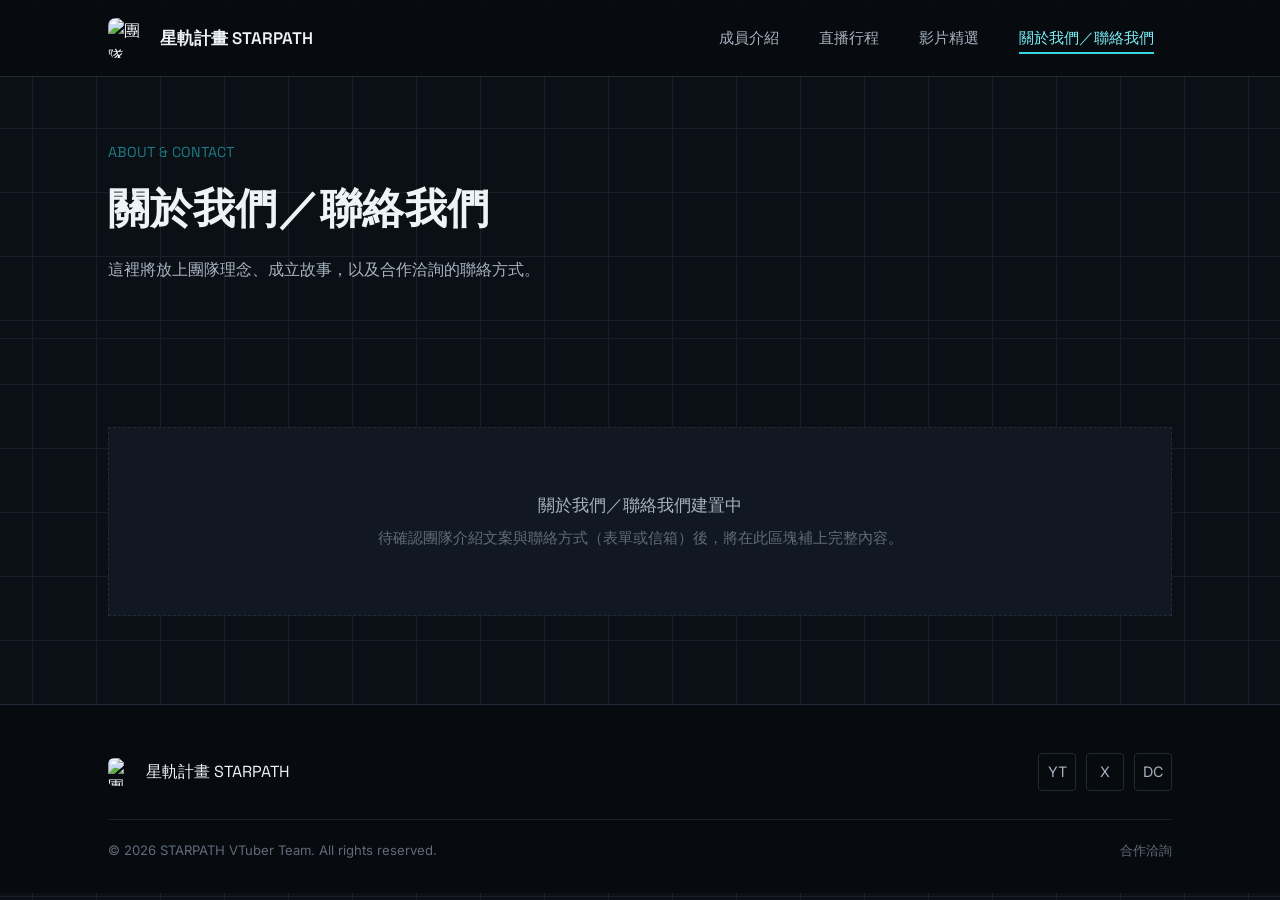
==== about.html @ cddc18c8 "Add files via upload 上傳網站" ====
<!DOCTYPE html>
<html lang="zh-Hant">
<head>
<meta charset="UTF-8">
<meta name="viewport" content="width=device-width, initial-scale=1.0">
<title>關於我們 | 星軌計畫 STARPATH</title>
<link rel="stylesheet" href="style.css">
</head>
<body>

<header class="site-header">
  <div class="container nav">
    <a href="index.html" class="nav-logo">
      <img src="https://placehold.co/80x80/121821/35d6e0?text=LOGO" alt="團隊 Logo">
      <span class="nav-logo-text">星軌計畫 STARPATH</span>
    </a>
    <button class="nav-toggle" aria-label="開啟選單" aria-expanded="false" id="navToggle">☰</button>
    <nav class="nav-links" id="navLinks">
      <a href="members.html">成員介紹</a>
      <a href="schedule.html">直播行程</a>
      <a href="videos.html">影片精選</a>
      <a href="about.html" class="active">關於我們／聯絡我們</a>
    </nav>
  </div>
</header>

<div class="page-hero">
  <div class="container">
    <span class="section-num">ABOUT &amp; CONTACT</span>
    <h1>關於我們／聯絡我們</h1>
    <p>這裡將放上團隊理念、成立故事，以及合作洽詢的聯絡方式。</p>
  </div>
</div>

<section>
  <div class="container">
    <div class="placeholder-block">
      <strong>關於我們／聯絡我們建置中</strong>
      待確認團隊介紹文案與聯絡方式（表單或信箱）後，將在此區塊補上完整內容。
    </div>
  </div>
</section>

<footer class="site-footer">
  <div class="container">
    <div class="footer-top">
      <div class="footer-brand">
        <img src="https://placehold.co/80x80/121821/35d6e0?text=LOGO" alt="團隊 Logo">
        星軌計畫 STARPATH
      </div>
      <div class="footer-social">
        <a href="#" aria-label="YouTube">YT</a>
        <a href="#" aria-label="X / Twitter">X</a>
        <a href="#" aria-label="Discord">DC</a>
      </div>
    </div>
    <div class="footer-bottom">
      <span>© 2026 STARPATH VTuber Team. All rights reserved.</span>
      <a href="about.html">合作洽詢</a>
    </div>
  </div>
</footer>

<script>
  const navToggle = document.getElementById('navToggle');
  const navLinks = document.getElementById('navLinks');
  navToggle.addEventListener('click', () => {
    const open = navLinks.classList.toggle('open');
    navToggle.setAttribute('aria-expanded', open);
  });
</script>
</body>
</html>
---- style.css ----
/* ===================================================================
   VTuber 團隊網站 — 共用樣式
   色彩系統：深空背景 + 電光青藍強調色
   =================================================================== */

@import url('https://fonts.googleapis.com/css2?family=Space+Grotesk:wght@400;500;600;700&family=Inter:wght@400;500;600&display=swap');

:root {
  /* 色彩 */
  --bg-void:      #070a0f;   /* 最底層背景 */
  --bg-primary:   #0b0f16;   /* 主背景 */
  --bg-elevated:  #121821;   /* 卡片/區塊背景 */
  --bg-elevated-2:#182130;   /* 再上一層（hover等）*/
  --line:         #212b38;   /* 分隔線 */
  --line-soft:    #171f2a;

  --text-hi:      #eef3f7;   /* 主要文字 */
  --text-mid:     #a7b3c0;   /* 次要文字 */
  --text-low:     #5f6c7a;   /* 弱化文字 */

  --cyan:         #35d6e0;   /* 主強調色：電光青 */
  --cyan-bright:  #7bf0f7;
  --cyan-dim:     #1c7a82;
  --cyan-wash:    rgba(53, 214, 224, 0.08);

  /* 字體 */
  --font-display: 'Space Grotesk', sans-serif;
  --font-body:    'Inter', sans-serif;

  --content-width: 1120px;
}

* { box-sizing: border-box; }

html {
  scroll-behavior: smooth;
}

body {
  margin: 0;
  background: var(--bg-primary);
  color: var(--text-hi);
  font-family: var(--font-body);
  line-height: 1.6;
  -webkit-font-smoothing: antialiased;
}

/* 背景紋理：極淡的格線感，暗示訊號/座標系統 */
body {
  background-image:
    linear-gradient(var(--line-soft) 1px, transparent 1px),
    linear-gradient(90deg, var(--line-soft) 1px, transparent 1px);
  background-size: 64px 64px;
  background-position: center top;
}

a { color: inherit; text-decoration: none; }
img { max-width: 100%; display: block; }

h1, h2, h3, h4 {
  font-family: var(--font-display);
  font-weight: 600;
  margin: 0;
  letter-spacing: 0.01em;
}

.container {
  max-width: var(--content-width);
  margin: 0 auto;
  padding: 0 28px;
}

/* focus visibility */
a:focus-visible, button:focus-visible {
  outline: 2px solid var(--cyan);
  outline-offset: 3px;
}

@media (prefers-reduced-motion: reduce) {
  * { animation: none !important; transition: none !important; }
}

/* ===================== 導覽列 ===================== */
.site-header {
  position: sticky;
  top: 0;
  z-index: 100;
  background: rgba(7, 10, 15, 0.86);
  backdrop-filter: blur(10px);
  border-bottom: 1px solid var(--line);
}

.nav {
  display: flex;
  align-items: center;
  justify-content: space-between;
  height: 76px;
}

.nav-logo {
  display: flex;
  align-items: center;
  gap: 12px;
  flex-shrink: 0;
}

.nav-logo img {
  height: 40px;
  width: 40px;
  object-fit: contain;
  border-radius: 8px;
}

.nav-logo-text {
  font-family: var(--font-display);
  font-size: 1.05rem;
  font-weight: 600;
  color: var(--text-hi);
  white-space: nowrap;
}

.nav-links {
  display: flex;
  align-items: center;
  gap: 4px;
}

.nav-links a {
  position: relative;
  padding: 10px 18px;
  font-size: 0.94rem;
  color: var(--text-mid);
  transition: color 0.15s ease;
}

.nav-links a:hover {
  color: var(--text-hi);
}

.nav-links a.active {
  color: var(--cyan-bright);
}

.nav-links a::after {
  content: '';
  position: absolute;
  left: 18px;
  right: 18px;
  bottom: 6px;
  height: 2px;
  background: var(--cyan);
  transform: scaleX(0);
  transform-origin: right;
  transition: transform 0.2s ease;
}

.nav-links a:hover::after,
.nav-links a.active::after {
  transform: scaleX(1);
}

.nav-toggle {
  display: none;
  background: none;
  border: 1px solid var(--line);
  border-radius: 6px;
  width: 40px;
  height: 40px;
  color: var(--text-hi);
  font-size: 1.2rem;
  cursor: pointer;
}

@media (max-width: 780px) {
  .nav-links {
    position: absolute;
    top: 76px;
    left: 0;
    right: 0;
    background: var(--bg-primary);
    border-bottom: 1px solid var(--line);
    flex-direction: column;
    align-items: stretch;
    padding: 8px 0;
    display: none;
  }
  .nav-links.open { display: flex; }
  .nav-links a { padding: 14px 28px; }
  .nav-links a::after { display: none; }
  .nav-toggle { display: block; }
}

/* ===================== Hero 橫幅 ===================== */
.hero-banner {
  position: relative;
  width: 100%;
  aspect-ratio: 21 / 8;
  min-height: 260px;
  overflow: hidden;
  border-bottom: 1px solid var(--line);
  background: var(--bg-elevated);
}

.hero-banner img {
  width: 100%;
  height: 100%;
  object-fit: cover;
}

.hero-banner::after {
  content: '';
  position: absolute;
  inset: 0;
  background: linear-gradient(180deg, rgba(7,10,15,0.1) 0%, rgba(7,10,15,0.85) 100%);
}

.hero-overlay {
  position: absolute;
  left: 0;
  right: 0;
  bottom: 0;
  padding: 40px 28px;
  z-index: 2;
}

.hero-overlay-inner {
  max-width: var(--content-width);
  margin: 0 auto;
}

.hero-eyebrow {
  color: var(--cyan-bright);
  font-size: 0.85rem;
  margin-bottom: 10px;
}

.hero-title {
  font-size: clamp(1.8rem, 4vw, 3rem);
  color: var(--text-hi);
  max-width: 640px;
}

.hero-sub {
  color: var(--text-mid);
  margin-top: 12px;
  max-width: 560px;
  font-size: 1rem;
}

.hero-actions {
  margin-top: 24px;
  display: flex;
  gap: 12px;
  flex-wrap: wrap;
}

.btn {
  display: inline-flex;
  align-items: center;
  gap: 8px;
  padding: 12px 24px;
  border-radius: 4px;
  font-size: 0.95rem;
  font-weight: 500;
  cursor: pointer;
  border: 1px solid transparent;
  font-family: var(--font-body);
}

.btn-primary {
  background: var(--cyan);
  color: #06171a;
}
.btn-primary:hover { background: var(--cyan-bright); }

.btn-outline {
  border-color: var(--line);
  color: var(--text-hi);
  background: transparent;
}
.btn-outline:hover { border-color: var(--cyan-dim); color: var(--cyan-bright); }

/* ===================== 一般區塊 ===================== */
section {
  padding: 88px 0;
  border-bottom: 1px solid var(--line-soft);
}

section:last-of-type { border-bottom: none; }

.section-head {
  display: flex;
  align-items: flex-end;
  justify-content: space-between;
  gap: 24px;
  margin-bottom: 44px;
  flex-wrap: wrap;
}

.section-head h2 {
  font-size: clamp(1.4rem, 2.4vw, 1.9rem);
}

.section-num {
  font-family: var(--font-display);
  color: var(--cyan-dim);
  font-size: 0.9rem;
  margin-bottom: 8px;
  display: block;
}

.section-desc {
  color: var(--text-mid);
  max-width: 480px;
  font-size: 0.95rem;
}

.section-link {
  color: var(--cyan-bright);
  font-size: 0.9rem;
  border-bottom: 1px solid var(--cyan-dim);
  padding-bottom: 2px;
  white-space: nowrap;
}
.section-link:hover { color: var(--text-hi); border-color: var(--cyan-bright); }

/* ===================== 成員卡片 ===================== */
.member-grid {
  display: grid;
  grid-template-columns: repeat(auto-fill, minmax(220px, 1fr));
  gap: 1px;
  background: var(--line-soft);
  border: 1px solid var(--line-soft);
}

.member-card {
  background: var(--bg-primary);
  padding: 0;
  display: flex;
  flex-direction: column;
}

.member-photo {
  aspect-ratio: 3 / 4;
  background: var(--bg-elevated);
  overflow: hidden;
  position: relative;
}

.member-photo img {
  width: 100%;
  height: 100%;
  object-fit: cover;
}

.member-info {
  padding: 18px 20px 22px;
  border-left: 2px solid transparent;
  transition: border-color 0.15s ease;
}

.member-card:hover .member-info {
  border-left-color: var(--cyan);
}

.member-name {
  font-family: var(--font-display);
  font-size: 1.1rem;
  color: var(--text-hi);
}

.member-role {
  color: var(--cyan-dim);
  font-size: 0.82rem;
  margin-top: 4px;
}

.member-desc {
  color: var(--text-mid);
  font-size: 0.87rem;
  margin-top: 10px;
}

/* ===================== 影片/直播卡片 ===================== */
.video-row {
  display: grid;
  grid-template-columns: repeat(auto-fill, minmax(280px, 1fr));
  gap: 24px;
}

.video-card {
  background: var(--bg-elevated);
  border: 1px solid var(--line);
}

.video-thumb {
  aspect-ratio: 16 / 9;
  background: var(--bg-elevated-2);
  position: relative;
  overflow: hidden;
}

.video-thumb img {
  width: 100%;
  height: 100%;
  object-fit: cover;
}

.video-thumb-play {
  position: absolute;
  inset: 0;
  display: flex;
  align-items: center;
  justify-content: center;
  background: rgba(7,10,15,0.2);
  opacity: 0;
  transition: opacity 0.15s ease;
}

.video-card:hover .video-thumb-play { opacity: 1; }

.video-thumb-play span {
  width: 48px;
  height: 48px;
  border-radius: 50%;
  background: var(--cyan);
  display: flex;
  align-items: center;
  justify-content: center;
  color: #06171a;
  font-size: 1.1rem;
}

.video-meta {
  padding: 16px 18px 20px;
}

.video-title {
  font-size: 0.98rem;
  color: var(--text-hi);
  font-weight: 500;
}

.video-sub {
  color: var(--text-low);
  font-size: 0.82rem;
  margin-top: 6px;
}

/* ===================== 團隊介紹 ===================== */
.about-strip {
  display: grid;
  grid-template-columns: 1fr 1fr;
  gap: 56px;
  align-items: center;
}

@media (max-width: 780px) {
  .about-strip { grid-template-columns: 1fr; }
}

.about-strip p {
  color: var(--text-mid);
  font-size: 1rem;
  margin-top: 16px;
}

.stat-line {
  display: flex;
  gap: 40px;
  margin-top: 32px;
  flex-wrap: wrap;
}

.stat-item strong {
  display: block;
  font-family: var(--font-display);
  font-size: 1.6rem;
  color: var(--cyan-bright);
}

.stat-item span {
  color: var(--text-low);
  font-size: 0.82rem;
}

/* ===================== 頁尾 ===================== */
.site-footer {
  border-top: 1px solid var(--line);
  padding: 48px 0 32px;
  background: var(--bg-void);
}

.footer-top {
  display: flex;
  justify-content: space-between;
  align-items: center;
  gap: 24px;
  flex-wrap: wrap;
  padding-bottom: 28px;
  border-bottom: 1px solid var(--line-soft);
}

.footer-brand {
  display: flex;
  align-items: center;
  gap: 10px;
  font-family: var(--font-display);
  color: var(--text-hi);
}

.footer-brand img {
  height: 28px;
  width: 28px;
  border-radius: 6px;
}

.footer-social {
  display: flex;
  gap: 10px;
}

.footer-social a {
  width: 38px;
  height: 38px;
  border: 1px solid var(--line);
  border-radius: 4px;
  display: flex;
  align-items: center;
  justify-content: center;
  color: var(--text-mid);
  font-size: 0.9rem;
}

.footer-social a:hover {
  border-color: var(--cyan-dim);
  color: var(--cyan-bright);
}

.footer-bottom {
  display: flex;
  justify-content: space-between;
  align-items: center;
  flex-wrap: wrap;
  gap: 12px;
  padding-top: 20px;
  color: var(--text-low);
  font-size: 0.82rem;
}

.footer-bottom a {
  color: var(--text-low);
}
.footer-bottom a:hover { color: var(--cyan-bright); }

/* ===================== 內頁通用（框架頁）===================== */
.page-hero {
  padding: 64px 0 40px;
  border-bottom: 1px solid var(--line-soft);
}

.page-hero .section-num { margin-bottom: 12px; }

.page-hero h1 {
  font-size: clamp(1.8rem, 3.4vw, 2.6rem);
}

.page-hero p {
  color: var(--text-mid);
  margin-top: 14px;
  max-width: 560px;
}

.placeholder-block {
  border: 1px dashed var(--line);
  background: var(--bg-elevated);
  padding: 64px 28px;
  text-align: center;
  color: var(--text-low);
  font-size: 0.92rem;
}

.placeholder-block strong {
  display: block;
  color: var(--text-mid);
  font-family: var(--font-display);
  font-size: 1.05rem;
  margin-bottom: 8px;
  font-weight: 500;
}
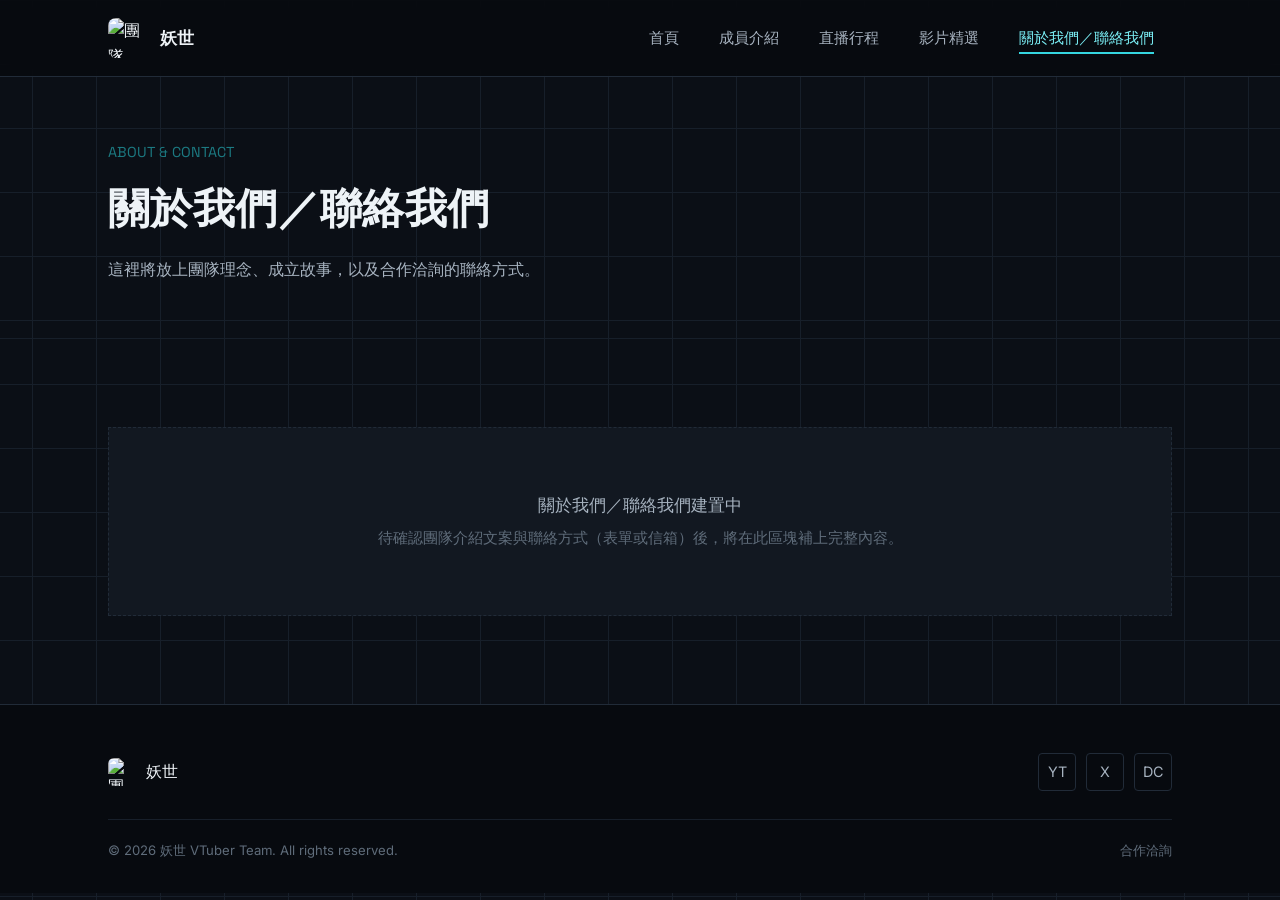
==== commit 635f38a3: "Add files via upload 更新品牌名稱與影片分頁" ====
--- a/about.html
+++ b/about.html
@@ -3,7 +3,7 @@
 <head>
 <meta charset="UTF-8">
 <meta name="viewport" content="width=device-width, initial-scale=1.0">
-<title>關於我們 | 星軌計畫 STARPATH</title>
+<title>關於我們 | 妖世</title>
 <link rel="stylesheet" href="style.css">
 </head>
 <body>
@@ -12,10 +12,11 @@
   <div class="container nav">
     <a href="index.html" class="nav-logo">
       <img src="https://placehold.co/80x80/121821/35d6e0?text=LOGO" alt="團隊 Logo">
-      <span class="nav-logo-text">星軌計畫 STARPATH</span>
+      <span class="nav-logo-text">妖世</span>
     </a>
     <button class="nav-toggle" aria-label="開啟選單" aria-expanded="false" id="navToggle">☰</button>
     <nav class="nav-links" id="navLinks">
+      <a href="index.html">首頁</a>
       <a href="members.html">成員介紹</a>
       <a href="schedule.html">直播行程</a>
       <a href="videos.html">影片精選</a>
@@ -46,7 +47,7 @@
     <div class="footer-top">
       <div class="footer-brand">
         <img src="https://placehold.co/80x80/121821/35d6e0?text=LOGO" alt="團隊 Logo">
-        星軌計畫 STARPATH
+        妖世
       </div>
       <div class="footer-social">
         <a href="#" aria-label="YouTube">YT</a>
@@ -55,7 +56,7 @@
       </div>
     </div>
     <div class="footer-bottom">
-      <span>© 2026 STARPATH VTuber Team. All rights reserved.</span>
+      <span>© 2026 妖世 VTuber Team. All rights reserved.</span>
       <a href="about.html">合作洽詢</a>
     </div>
   </div>
--- a/style.css
+++ b/style.css
@@ -553,6 +553,37 @@
 }
 .footer-bottom a:hover { color: var(--cyan-bright); }
 
+/* ===================== 分頁切換（影片／直播）===================== */
+.tab-switch {
+  display: inline-flex;
+  gap: 4px;
+  padding: 4px;
+  background: var(--bg-elevated);
+  border: 1px solid var(--line);
+  border-radius: 6px;
+  margin-bottom: 36px;
+}
+
+.tab-btn {
+  padding: 10px 22px;
+  border: none;
+  background: transparent;
+  color: var(--text-mid);
+  font-family: var(--font-body);
+  font-size: 0.92rem;
+  border-radius: 4px;
+  cursor: pointer;
+}
+
+.tab-btn.active {
+  background: var(--cyan);
+  color: #06171a;
+  font-weight: 500;
+}
+
+.tab-panel { display: none; }
+.tab-panel.active { display: block; }
+
 /* ===================== 內頁通用（框架頁）===================== */
 .page-hero {
   padding: 64px 0 40px;
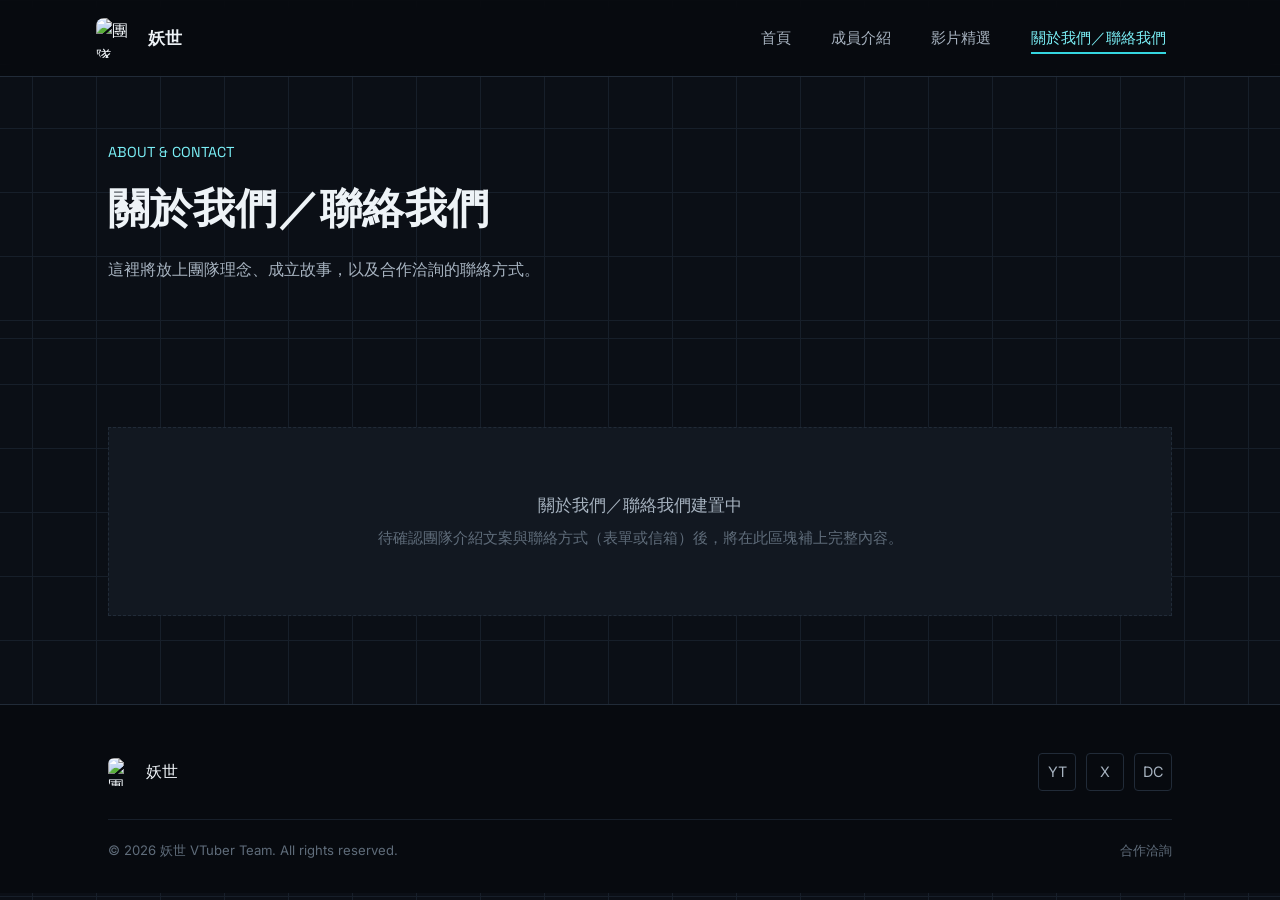
==== commit be18b169: "Add files via upload 更新2" ====
--- a/about.html
+++ b/about.html
@@ -18,7 +18,6 @@
     <nav class="nav-links" id="navLinks">
       <a href="index.html">首頁</a>
       <a href="members.html">成員介紹</a>
-      <a href="schedule.html">直播行程</a>
       <a href="videos.html">影片精選</a>
       <a href="about.html" class="active">關於我們／聯絡我們</a>
     </nav>
--- a/style.css
+++ b/style.css
@@ -88,6 +88,10 @@
   background: rgba(7, 10, 15, 0.86);
   backdrop-filter: blur(10px);
   border-bottom: 1px solid var(--line);
+}
+
+.site-header .container {
+  padding: 0 16px;
 }
 
 .nav {
@@ -303,7 +307,7 @@
 
 .section-num {
   font-family: var(--font-display);
-  color: var(--cyan-dim);
+  color: var(--cyan-bright);
   font-size: 0.9rem;
   margin-bottom: 8px;
   display: block;
@@ -370,7 +374,7 @@
 }
 
 .member-role {
-  color: var(--cyan-dim);
+  color: var(--cyan-bright);
   font-size: 0.82rem;
   margin-top: 4px;
 }
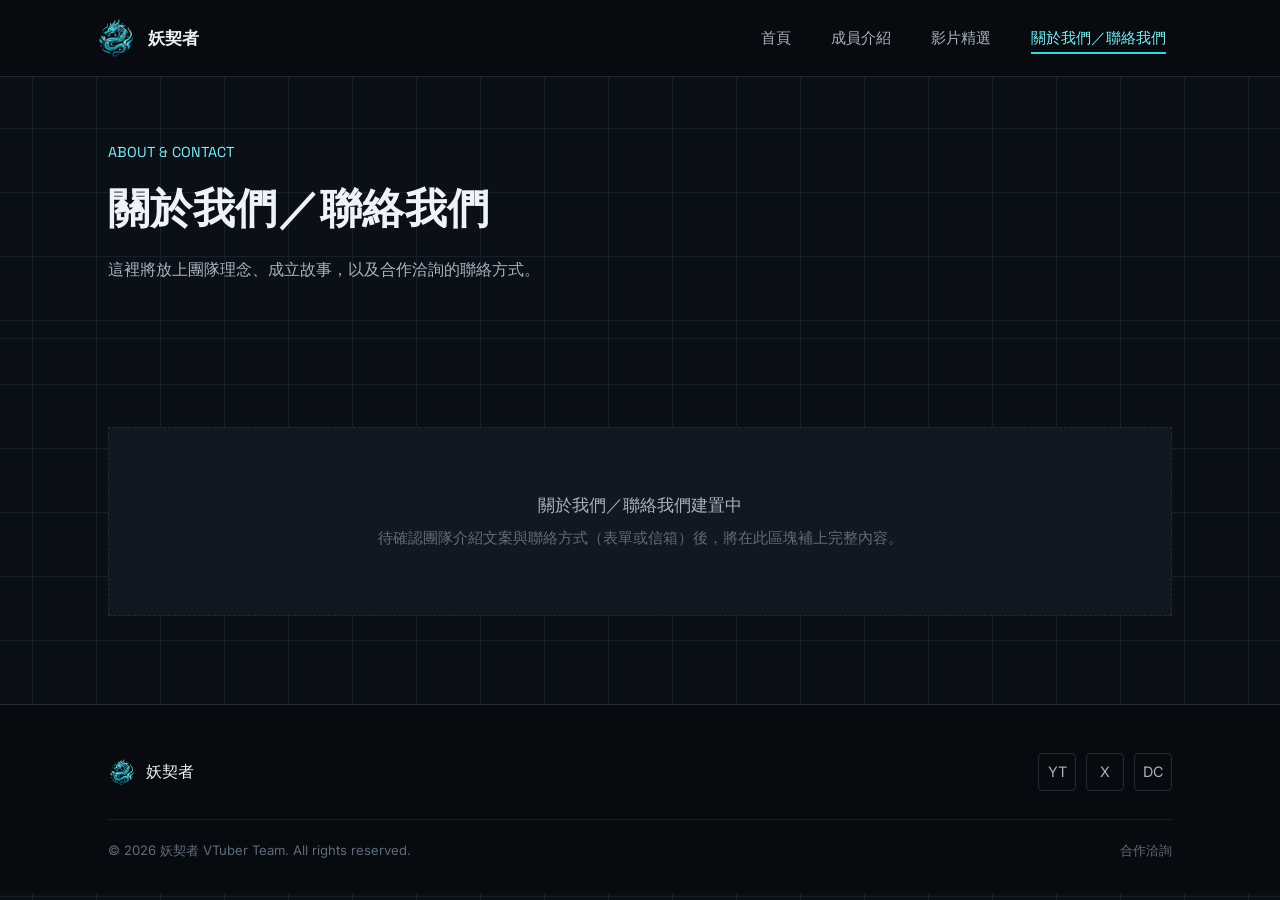
==== commit 11aad247: "Add files via upload 後台介面與首頁優化" ====
--- a/about.html
+++ b/about.html
@@ -3,7 +3,7 @@
 <head>
 <meta charset="UTF-8">
 <meta name="viewport" content="width=device-width, initial-scale=1.0">
-<title>關於我們 | 妖世</title>
+<title>關於我們 | 妖契者</title>
 <link rel="stylesheet" href="style.css">
 </head>
 <body>
@@ -11,8 +11,8 @@
 <header class="site-header">
   <div class="container nav">
     <a href="index.html" class="nav-logo">
-      <img src="https://placehold.co/80x80/121821/35d6e0?text=LOGO" alt="團隊 Logo">
-      <span class="nav-logo-text">妖世</span>
+      <img src="logo.png" alt="團隊 Logo">
+      <span class="nav-logo-text">妖契者</span>
     </a>
     <button class="nav-toggle" aria-label="開啟選單" aria-expanded="false" id="navToggle">☰</button>
     <nav class="nav-links" id="navLinks">
@@ -28,15 +28,15 @@
   <div class="container">
     <span class="section-num">ABOUT &amp; CONTACT</span>
     <h1>關於我們／聯絡我們</h1>
-    <p>這裡將放上團隊理念、成立故事，以及合作洽詢的聯絡方式。</p>
+    <p id="aboutPageIntro">這裡將放上團隊理念、成立故事，以及合作洽詢的聯絡方式。</p>
   </div>
 </div>
 
 <section>
   <div class="container">
     <div class="placeholder-block">
-      <strong>關於我們／聯絡我們建置中</strong>
-      待確認團隊介紹文案與聯絡方式（表單或信箱）後，將在此區塊補上完整內容。
+      <strong id="aboutPagePlaceholderTitle">關於我們／聯絡我們建置中</strong>
+      <span id="aboutPagePlaceholderText">待確認團隊介紹文案與聯絡方式（表單或信箱）後，將在此區塊補上完整內容。</span>
     </div>
   </div>
 </section>
@@ -45,17 +45,17 @@
   <div class="container">
     <div class="footer-top">
       <div class="footer-brand">
-        <img src="https://placehold.co/80x80/121821/35d6e0?text=LOGO" alt="團隊 Logo">
-        妖世
+        <img src="logo.png" alt="團隊 Logo">
+        妖契者
       </div>
       <div class="footer-social">
-        <a href="#" aria-label="YouTube">YT</a>
-        <a href="#" aria-label="X / Twitter">X</a>
-        <a href="#" aria-label="Discord">DC</a>
+        <a href="#" id="socialYoutube" aria-label="YouTube">YT</a>
+        <a href="#" id="socialTwitter" aria-label="X / Twitter">X</a>
+        <a href="#" id="socialDiscord" aria-label="Discord">DC</a>
       </div>
     </div>
     <div class="footer-bottom">
-      <span>© 2026 妖世 VTuber Team. All rights reserved.</span>
+      <span id="footerCopyright">© 2026 妖契者 VTuber Team. All rights reserved.</span>
       <a href="about.html">合作洽詢</a>
     </div>
   </div>
@@ -68,6 +68,25 @@
     const open = navLinks.classList.toggle('open');
     navToggle.setAttribute('aria-expanded', open);
   });
+
+  fetch('content.json')
+    .then(res => res.json())
+    .then(data => {
+      if (data.aboutPage) {
+        if (data.aboutPage.intro) document.getElementById('aboutPageIntro').textContent = data.aboutPage.intro;
+        if (data.aboutPage.placeholderTitle) document.getElementById('aboutPagePlaceholderTitle').textContent = data.aboutPage.placeholderTitle;
+        if (data.aboutPage.placeholderText) document.getElementById('aboutPagePlaceholderText').textContent = data.aboutPage.placeholderText;
+      }
+      if (data.site) {
+        if (data.site.footerCopyright) document.getElementById('footerCopyright').textContent = data.site.footerCopyright;
+        if (data.site.social) {
+          if (data.site.social.youtube) document.getElementById('socialYoutube').href = data.site.social.youtube;
+          if (data.site.social.twitter) document.getElementById('socialTwitter').href = data.site.social.twitter;
+          if (data.site.social.discord) document.getElementById('socialDiscord').href = data.site.social.discord;
+        }
+      }
+    })
+    .catch(() => {});
 </script>
 </body>
 </html>
--- a/style.css
+++ b/style.css
@@ -215,7 +215,7 @@
   content: '';
   position: absolute;
   inset: 0;
-  background: linear-gradient(180deg, rgba(7,10,15,0.1) 0%, rgba(7,10,15,0.85) 100%);
+  background: linear-gradient(180deg, rgba(7,10,15,0.05) 0%, rgba(7,10,15,0.55) 100%);
 }
 
 .hero-overlay {
@@ -242,6 +242,7 @@
   font-size: clamp(1.8rem, 4vw, 3rem);
   color: var(--text-hi);
   max-width: 640px;
+  text-shadow: 0 2px 16px rgba(0,0,0,0.85), 0 1px 4px rgba(0,0,0,0.6);
 }
 
 .hero-sub {
@@ -339,16 +340,29 @@
 
 .member-card {
   background: var(--bg-primary);
-  padding: 0;
+  padding: 36px 20px 28px;
   display: flex;
   flex-direction: column;
+  align-items: center;
+  text-align: center;
+  border: 1px solid transparent;
+  transition: border-color 0.15s ease;
+}
+
+.member-card:hover {
+  border-color: var(--cyan-dim);
 }
 
 .member-photo {
-  aspect-ratio: 3 / 4;
+  width: 130px;
+  height: 130px;
+  aspect-ratio: 1 / 1;
+  border-radius: 50%;
   background: var(--bg-elevated);
   overflow: hidden;
   position: relative;
+  border: 2px solid var(--line);
+  flex-shrink: 0;
 }
 
 .member-photo img {
@@ -358,13 +372,7 @@
 }
 
 .member-info {
-  padding: 18px 20px 22px;
-  border-left: 2px solid transparent;
-  transition: border-color 0.15s ease;
-}
-
-.member-card:hover .member-info {
-  border-left-color: var(--cyan);
+  padding: 18px 4px 0;
 }
 
 .member-name {
@@ -383,6 +391,20 @@
   color: var(--text-mid);
   font-size: 0.87rem;
   margin-top: 10px;
+}
+
+.member-channel {
+  display: inline-block;
+  margin-top: 14px;
+  color: var(--cyan-bright);
+  font-size: 0.85rem;
+  border-bottom: 1px solid var(--cyan-dim);
+  padding-bottom: 2px;
+}
+
+.member-channel:hover {
+  color: var(--text-hi);
+  border-color: var(--cyan-bright);
 }
 
 /* ===================== 影片/直播卡片 ===================== */
@@ -484,8 +506,10 @@
 }
 
 .stat-item span {
+  display: block;
   color: var(--text-low);
   font-size: 0.82rem;
+  margin-bottom: 4px;
 }
 
 /* ===================== 頁尾 ===================== */
@@ -623,3 +647,231 @@
   margin-bottom: 8px;
   font-weight: 500;
 }
+
+/* ===================== 後台編輯頁（admin.html）===================== */
+.admin-shell {
+  min-height: 100vh;
+  display: flex;
+  flex-direction: column;
+}
+
+.admin-topbar {
+  border-bottom: 1px solid var(--line);
+  background: rgba(7, 10, 15, 0.9);
+  padding: 16px 0;
+}
+
+.admin-topbar .container {
+  display: flex;
+  align-items: center;
+  justify-content: space-between;
+  gap: 16px;
+  flex-wrap: wrap;
+}
+
+.admin-topbar-brand {
+  display: flex;
+  align-items: center;
+  gap: 10px;
+  font-family: var(--font-display);
+  font-weight: 600;
+}
+
+.admin-main {
+  flex: 1;
+  padding: 48px 0 96px;
+}
+
+.admin-login-wrap {
+  max-width: 440px;
+  margin: 64px auto;
+  padding: 36px;
+  background: var(--bg-elevated);
+  border: 1px solid var(--line);
+  border-radius: 8px;
+}
+
+.admin-login-wrap h1 {
+  font-size: 1.4rem;
+  margin-bottom: 8px;
+}
+
+.admin-login-wrap .admin-sub {
+  color: var(--text-mid);
+  font-size: 0.88rem;
+  margin-bottom: 28px;
+}
+
+.admin-field {
+  margin-bottom: 18px;
+}
+
+.admin-field label {
+  display: block;
+  font-size: 0.82rem;
+  color: var(--text-mid);
+  margin-bottom: 6px;
+}
+
+.admin-field input[type="text"],
+.admin-field input[type="password"],
+.admin-field input[type="url"],
+.admin-field textarea {
+  width: 100%;
+  padding: 11px 13px;
+  background: var(--bg-primary);
+  border: 1px solid var(--line);
+  border-radius: 4px;
+  color: var(--text-hi);
+  font-family: var(--font-body);
+  font-size: 0.92rem;
+}
+
+.admin-field input:focus,
+.admin-field textarea:focus {
+  outline: none;
+  border-color: var(--cyan-dim);
+}
+
+.admin-field textarea { resize: vertical; min-height: 84px; line-height: 1.5; }
+
+.admin-check {
+  display: flex;
+  align-items: center;
+  gap: 8px;
+  font-size: 0.85rem;
+  color: var(--text-mid);
+  margin-bottom: 20px;
+}
+
+.admin-help {
+  margin-top: 22px;
+  padding-top: 18px;
+  border-top: 1px solid var(--line-soft);
+}
+
+.admin-help summary {
+  cursor: pointer;
+  color: var(--cyan-bright);
+  font-size: 0.85rem;
+}
+
+.admin-help ol, .admin-help ul {
+  color: var(--text-mid);
+  font-size: 0.85rem;
+  padding-left: 20px;
+  margin-top: 12px;
+  line-height: 1.8;
+}
+
+.admin-help code {
+  background: var(--bg-primary);
+  border: 1px solid var(--line);
+  padding: 1px 6px;
+  border-radius: 3px;
+  font-size: 0.85em;
+}
+
+.admin-status {
+  font-size: 0.85rem;
+  padding: 10px 14px;
+  border-radius: 4px;
+  margin-bottom: 18px;
+  display: none;
+}
+
+.admin-status.show { display: block; }
+.admin-status.ok { background: rgba(53, 214, 224, 0.1); border: 1px solid var(--cyan-dim); color: var(--cyan-bright); }
+.admin-status.err { background: rgba(224, 90, 90, 0.1); border: 1px solid #a84545; color: #f2a3a3; }
+.admin-status.info { background: var(--bg-elevated-2); border: 1px solid var(--line); color: var(--text-mid); }
+
+.admin-tabs {
+  display: flex;
+  gap: 4px;
+  padding: 4px;
+  background: var(--bg-elevated);
+  border: 1px solid var(--line);
+  border-radius: 6px;
+  margin-bottom: 32px;
+  flex-wrap: wrap;
+}
+
+.admin-tab-btn {
+  padding: 9px 18px;
+  border: none;
+  background: transparent;
+  color: var(--text-mid);
+  font-family: var(--font-body);
+  font-size: 0.88rem;
+  border-radius: 4px;
+  cursor: pointer;
+}
+
+.admin-tab-btn.active { background: var(--cyan); color: #06171a; font-weight: 500; }
+
+.admin-panel { display: none; }
+.admin-panel.active { display: block; }
+
+.admin-card {
+  border: 1px solid var(--line);
+  background: var(--bg-elevated);
+  border-radius: 6px;
+  padding: 24px;
+  margin-bottom: 22px;
+}
+
+.admin-card h3 {
+  font-size: 1rem;
+  margin-bottom: 18px;
+  color: var(--cyan-bright);
+}
+
+.admin-card-sub {
+  font-size: 0.8rem;
+  color: var(--text-low);
+  margin: -12px 0 18px;
+}
+
+.admin-channel-row {
+  display: grid;
+  grid-template-columns: 1fr 1.4fr auto;
+  gap: 10px;
+  margin-bottom: 10px;
+  align-items: center;
+}
+
+@media (max-width: 640px) {
+  .admin-channel-row { grid-template-columns: 1fr; }
+}
+
+.admin-remove-btn {
+  border: 1px solid var(--line);
+  background: transparent;
+  color: var(--text-low);
+  border-radius: 4px;
+  padding: 10px 14px;
+  cursor: pointer;
+  font-size: 0.85rem;
+}
+.admin-remove-btn:hover { border-color: #a84545; color: #f2a3a3; }
+
+.admin-save-bar {
+  position: sticky;
+  bottom: 0;
+  display: flex;
+  align-items: center;
+  gap: 16px;
+  padding: 16px 0;
+  background: linear-gradient(to top, var(--bg-primary) 70%, transparent);
+}
+
+.admin-save-bar .admin-status { margin-bottom: 0; flex: 1; }
+
+.admin-logout {
+  background: transparent;
+  border: none;
+  color: var(--text-low);
+  font-size: 0.85rem;
+  cursor: pointer;
+}
+.admin-logout:hover { color: var(--cyan-bright); }
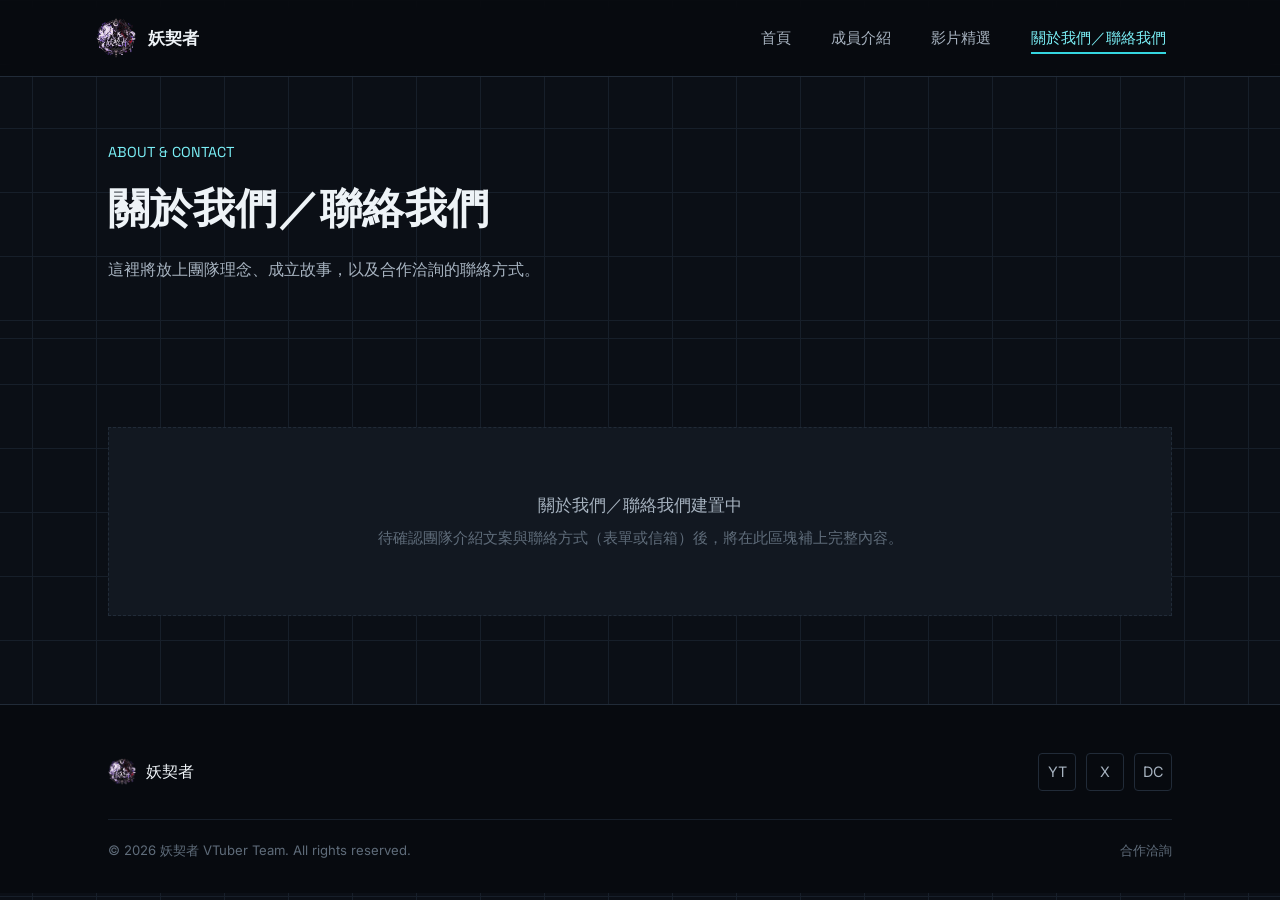
==== commit 69177af3: "Add files via upload 後台設定-2" ====
--- a/about.html
+++ b/about.html
@@ -28,15 +28,15 @@
   <div class="container">
     <span class="section-num">ABOUT &amp; CONTACT</span>
     <h1>關於我們／聯絡我們</h1>
-    <p id="aboutPageIntro">這裡將放上團隊理念、成立故事，以及合作洽詢的聯絡方式。</p>
+    <p id="c-aboutPageIntro">這裡將放上團隊理念、成立故事，以及合作洽詢的聯絡方式。</p>
   </div>
 </div>
 
 <section>
   <div class="container">
     <div class="placeholder-block">
-      <strong id="aboutPagePlaceholderTitle">關於我們／聯絡我們建置中</strong>
-      <span id="aboutPagePlaceholderText">待確認團隊介紹文案與聯絡方式（表單或信箱）後，將在此區塊補上完整內容。</span>
+      <strong id="c-aboutPlaceholderTitle">關於我們／聯絡我們建置中</strong>
+      <span id="c-aboutPlaceholderText">待確認團隊介紹文案與聯絡方式（表單或信箱）後，將在此區塊補上完整內容。</span>
     </div>
   </div>
 </section>
@@ -49,13 +49,13 @@
         妖契者
       </div>
       <div class="footer-social">
-        <a href="#" id="socialYoutube" aria-label="YouTube">YT</a>
-        <a href="#" id="socialTwitter" aria-label="X / Twitter">X</a>
-        <a href="#" id="socialDiscord" aria-label="Discord">DC</a>
+        <a href="#" aria-label="YouTube" id="c-social-youtube">YT</a>
+        <a href="#" aria-label="X / Twitter" id="c-social-twitter">X</a>
+        <a href="#" aria-label="Discord" id="c-social-discord">DC</a>
       </div>
     </div>
     <div class="footer-bottom">
-      <span id="footerCopyright">© 2026 妖契者 VTuber Team. All rights reserved.</span>
+      <span id="c-footerCopyright">© 2026 妖契者 VTuber Team. All rights reserved.</span>
       <a href="about.html">合作洽詢</a>
     </div>
   </div>
@@ -72,19 +72,17 @@
   fetch('content.json')
     .then(res => res.json())
     .then(data => {
-      if (data.aboutPage) {
-        if (data.aboutPage.intro) document.getElementById('aboutPageIntro').textContent = data.aboutPage.intro;
-        if (data.aboutPage.placeholderTitle) document.getElementById('aboutPagePlaceholderTitle').textContent = data.aboutPage.placeholderTitle;
-        if (data.aboutPage.placeholderText) document.getElementById('aboutPagePlaceholderText').textContent = data.aboutPage.placeholderText;
+      const page = data.aboutPage || {};
+      const site = data.site || {};
+      if (page.intro) document.getElementById('c-aboutPageIntro').textContent = page.intro;
+      if (page.placeholderTitle) document.getElementById('c-aboutPlaceholderTitle').textContent = page.placeholderTitle;
+      if (page.placeholderText) document.getElementById('c-aboutPlaceholderText').textContent = page.placeholderText;
+      if (site.social) {
+        if (site.social.youtube) document.getElementById('c-social-youtube').href = site.social.youtube;
+        if (site.social.twitter) document.getElementById('c-social-twitter').href = site.social.twitter;
+        if (site.social.discord) document.getElementById('c-social-discord').href = site.social.discord;
       }
-      if (data.site) {
-        if (data.site.footerCopyright) document.getElementById('footerCopyright').textContent = data.site.footerCopyright;
-        if (data.site.social) {
-          if (data.site.social.youtube) document.getElementById('socialYoutube').href = data.site.social.youtube;
-          if (data.site.social.twitter) document.getElementById('socialTwitter').href = data.site.social.twitter;
-          if (data.site.social.discord) document.getElementById('socialDiscord').href = data.site.social.discord;
-        }
-      }
+      if (site.footerCopyright) document.getElementById('c-footerCopyright').textContent = site.footerCopyright;
     })
     .catch(() => {});
 </script>
--- a/style.css
+++ b/style.css
@@ -647,231 +647,3 @@
   margin-bottom: 8px;
   font-weight: 500;
 }
-
-/* ===================== 後台編輯頁（admin.html）===================== */
-.admin-shell {
-  min-height: 100vh;
-  display: flex;
-  flex-direction: column;
-}
-
-.admin-topbar {
-  border-bottom: 1px solid var(--line);
-  background: rgba(7, 10, 15, 0.9);
-  padding: 16px 0;
-}
-
-.admin-topbar .container {
-  display: flex;
-  align-items: center;
-  justify-content: space-between;
-  gap: 16px;
-  flex-wrap: wrap;
-}
-
-.admin-topbar-brand {
-  display: flex;
-  align-items: center;
-  gap: 10px;
-  font-family: var(--font-display);
-  font-weight: 600;
-}
-
-.admin-main {
-  flex: 1;
-  padding: 48px 0 96px;
-}
-
-.admin-login-wrap {
-  max-width: 440px;
-  margin: 64px auto;
-  padding: 36px;
-  background: var(--bg-elevated);
-  border: 1px solid var(--line);
-  border-radius: 8px;
-}
-
-.admin-login-wrap h1 {
-  font-size: 1.4rem;
-  margin-bottom: 8px;
-}
-
-.admin-login-wrap .admin-sub {
-  color: var(--text-mid);
-  font-size: 0.88rem;
-  margin-bottom: 28px;
-}
-
-.admin-field {
-  margin-bottom: 18px;
-}
-
-.admin-field label {
-  display: block;
-  font-size: 0.82rem;
-  color: var(--text-mid);
-  margin-bottom: 6px;
-}
-
-.admin-field input[type="text"],
-.admin-field input[type="password"],
-.admin-field input[type="url"],
-.admin-field textarea {
-  width: 100%;
-  padding: 11px 13px;
-  background: var(--bg-primary);
-  border: 1px solid var(--line);
-  border-radius: 4px;
-  color: var(--text-hi);
-  font-family: var(--font-body);
-  font-size: 0.92rem;
-}
-
-.admin-field input:focus,
-.admin-field textarea:focus {
-  outline: none;
-  border-color: var(--cyan-dim);
-}
-
-.admin-field textarea { resize: vertical; min-height: 84px; line-height: 1.5; }
-
-.admin-check {
-  display: flex;
-  align-items: center;
-  gap: 8px;
-  font-size: 0.85rem;
-  color: var(--text-mid);
-  margin-bottom: 20px;
-}
-
-.admin-help {
-  margin-top: 22px;
-  padding-top: 18px;
-  border-top: 1px solid var(--line-soft);
-}
-
-.admin-help summary {
-  cursor: pointer;
-  color: var(--cyan-bright);
-  font-size: 0.85rem;
-}
-
-.admin-help ol, .admin-help ul {
-  color: var(--text-mid);
-  font-size: 0.85rem;
-  padding-left: 20px;
-  margin-top: 12px;
-  line-height: 1.8;
-}
-
-.admin-help code {
-  background: var(--bg-primary);
-  border: 1px solid var(--line);
-  padding: 1px 6px;
-  border-radius: 3px;
-  font-size: 0.85em;
-}
-
-.admin-status {
-  font-size: 0.85rem;
-  padding: 10px 14px;
-  border-radius: 4px;
-  margin-bottom: 18px;
-  display: none;
-}
-
-.admin-status.show { display: block; }
-.admin-status.ok { background: rgba(53, 214, 224, 0.1); border: 1px solid var(--cyan-dim); color: var(--cyan-bright); }
-.admin-status.err { background: rgba(224, 90, 90, 0.1); border: 1px solid #a84545; color: #f2a3a3; }
-.admin-status.info { background: var(--bg-elevated-2); border: 1px solid var(--line); color: var(--text-mid); }
-
-.admin-tabs {
-  display: flex;
-  gap: 4px;
-  padding: 4px;
-  background: var(--bg-elevated);
-  border: 1px solid var(--line);
-  border-radius: 6px;
-  margin-bottom: 32px;
-  flex-wrap: wrap;
-}
-
-.admin-tab-btn {
-  padding: 9px 18px;
-  border: none;
-  background: transparent;
-  color: var(--text-mid);
-  font-family: var(--font-body);
-  font-size: 0.88rem;
-  border-radius: 4px;
-  cursor: pointer;
-}
-
-.admin-tab-btn.active { background: var(--cyan); color: #06171a; font-weight: 500; }
-
-.admin-panel { display: none; }
-.admin-panel.active { display: block; }
-
-.admin-card {
-  border: 1px solid var(--line);
-  background: var(--bg-elevated);
-  border-radius: 6px;
-  padding: 24px;
-  margin-bottom: 22px;
-}
-
-.admin-card h3 {
-  font-size: 1rem;
-  margin-bottom: 18px;
-  color: var(--cyan-bright);
-}
-
-.admin-card-sub {
-  font-size: 0.8rem;
-  color: var(--text-low);
-  margin: -12px 0 18px;
-}
-
-.admin-channel-row {
-  display: grid;
-  grid-template-columns: 1fr 1.4fr auto;
-  gap: 10px;
-  margin-bottom: 10px;
-  align-items: center;
-}
-
-@media (max-width: 640px) {
-  .admin-channel-row { grid-template-columns: 1fr; }
-}
-
-.admin-remove-btn {
-  border: 1px solid var(--line);
-  background: transparent;
-  color: var(--text-low);
-  border-radius: 4px;
-  padding: 10px 14px;
-  cursor: pointer;
-  font-size: 0.85rem;
-}
-.admin-remove-btn:hover { border-color: #a84545; color: #f2a3a3; }
-
-.admin-save-bar {
-  position: sticky;
-  bottom: 0;
-  display: flex;
-  align-items: center;
-  gap: 16px;
-  padding: 16px 0;
-  background: linear-gradient(to top, var(--bg-primary) 70%, transparent);
-}
-
-.admin-save-bar .admin-status { margin-bottom: 0; flex: 1; }
-
-.admin-logout {
-  background: transparent;
-  border: none;
-  color: var(--text-low);
-  font-size: 0.85rem;
-  cursor: pointer;
-}
-.admin-logout:hover { color: var(--cyan-bright); }
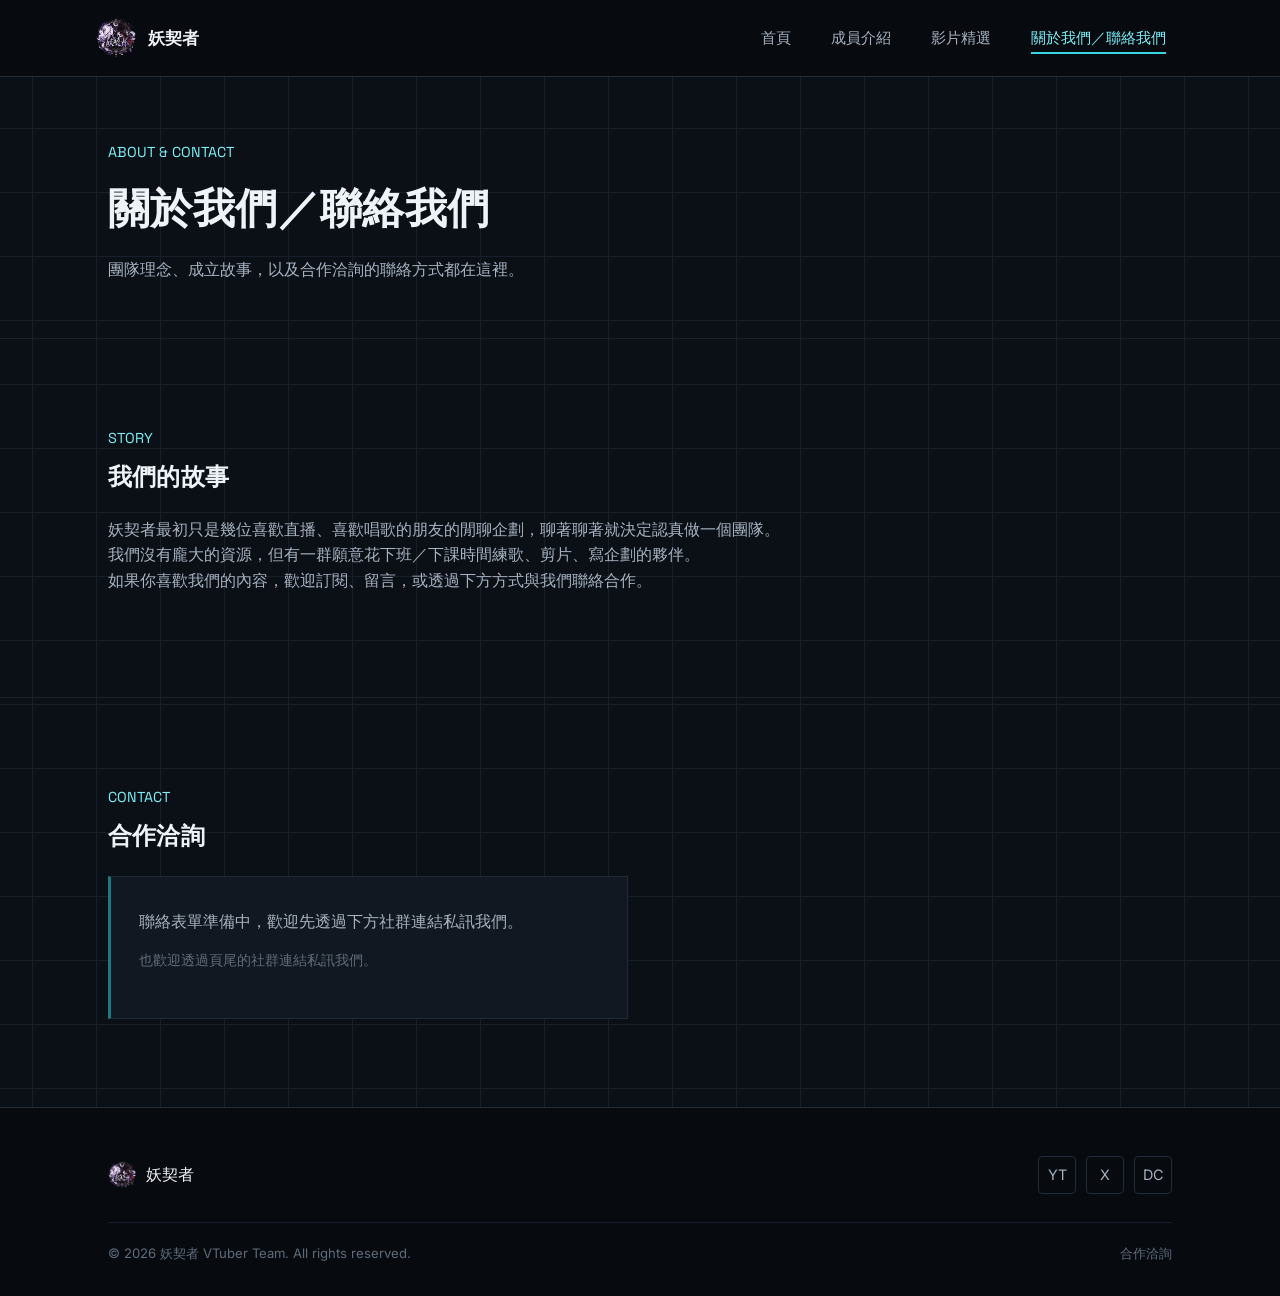
==== commit 89534f4b: "Add files via upload" ====
--- a/about.html
+++ b/about.html
@@ -5,6 +5,57 @@
 <meta name="viewport" content="width=device-width, initial-scale=1.0">
 <title>關於我們 | 妖契者</title>
 <link rel="stylesheet" href="style.css">
+<style>
+  .about-story {
+    color: var(--text-mid);
+    font-size: 1rem;
+    white-space: pre-line;
+    max-width: 720px;
+  }
+  .contact-card {
+    background: var(--bg-elevated);
+    border: 1px solid var(--line);
+    border-left: 3px solid var(--cyan-dim);
+    padding: 32px 28px;
+    max-width: 520px;
+  }
+  .contact-field {
+    margin-bottom: 16px;
+    display: flex;
+    flex-direction: column;
+    gap: 6px;
+  }
+  .contact-field label {
+    font-size: 0.88rem;
+    color: var(--text-mid);
+  }
+  .contact-field input,
+  .contact-field textarea {
+    background: var(--bg-primary);
+    border: 1px solid var(--line);
+    border-radius: 4px;
+    color: var(--text-hi);
+    font-family: var(--font-body);
+    font-size: 0.95rem;
+    padding: 10px 12px;
+    resize: vertical;
+  }
+  .contact-field input:focus,
+  .contact-field textarea:focus {
+    outline: none;
+    border-color: var(--cyan-dim);
+  }
+  .contact-status {
+    margin-top: 14px;
+    font-size: 0.88rem;
+    display: none;
+  }
+  .contact-status.show { display: block; }
+  .contact-status.ok { color: var(--cyan-bright); }
+  .contact-status.err { color: #ff8b8b; }
+  .contact-fallback a { color: var(--cyan-bright); border-bottom: 1px solid var(--cyan-dim); padding-bottom: 1px; }
+  .contact-fallback a:hover { color: var(--text-hi); border-color: var(--cyan-bright); }
+</style>
 </head>
 <body>
 
@@ -28,15 +79,48 @@
   <div class="container">
     <span class="section-num">ABOUT &amp; CONTACT</span>
     <h1>關於我們／聯絡我們</h1>
-    <p id="c-aboutPageIntro">這裡將放上團隊理念、成立故事，以及合作洽詢的聯絡方式。</p>
+    <p id="c-aboutPageIntro">團隊理念、成立故事，以及合作洽詢的聯絡方式都在這裡。</p>
   </div>
 </div>
 
 <section>
   <div class="container">
-    <div class="placeholder-block">
-      <strong id="c-aboutPlaceholderTitle">關於我們／聯絡我們建置中</strong>
-      <span id="c-aboutPlaceholderText">待確認團隊介紹文案與聯絡方式（表單或信箱）後，將在此區塊補上完整內容。</span>
+    <span class="section-num">STORY</span>
+    <h2 style="margin-bottom:20px;">我們的故事</h2>
+    <p class="about-story" id="c-aboutStory"></p>
+  </div>
+</section>
+
+<section>
+  <div class="container">
+    <span class="section-num">CONTACT</span>
+    <h2 style="margin-bottom:20px;">合作洽詢</h2>
+
+    <!-- 若後台設定了 Formspree ID，顯示可直接送出的表單 -->
+    <form class="contact-card" id="contactForm" style="display:none;">
+      <div class="contact-field">
+        <label for="cf-name">您的稱呼</label>
+        <input type="text" id="cf-name" name="name" required maxlength="80">
+      </div>
+      <div class="contact-field">
+        <label for="cf-email">聯絡信箱</label>
+        <input type="email" id="cf-email" name="email" required maxlength="120">
+      </div>
+      <div class="contact-field">
+        <label for="cf-message">合作內容 / 想說的話</label>
+        <textarea id="cf-message" name="message" rows="5" required maxlength="2000"></textarea>
+      </div>
+      <button type="submit" class="btn btn-primary" id="cf-submit">送出</button>
+      <div class="contact-status" id="cf-status"></div>
+    </form>
+
+    <!-- 尚未設定表單時，顯示信箱或社群連結作為聯絡方式 -->
+    <div class="contact-card contact-fallback" id="contactFallback" style="display:none;">
+      <p style="color:var(--text-mid); margin:0 0 12px;" id="cf-fallback-text"></p>
+      <a href="#" id="cf-fallback-email" style="display:none;"></a>
+      <p style="color:var(--text-low); font-size:0.85rem; margin-top:16px;">
+        也歡迎透過頁尾的社群連結私訊我們。
+      </p>
     </div>
   </div>
 </section>
@@ -69,22 +153,110 @@
     navToggle.setAttribute('aria-expanded', open);
   });
 
+  function escapeHtml(str) {
+    return String(str ?? '').replace(/[&<>"']/g, c => ({
+      '&': '&amp;', '<': '&lt;', '>': '&gt;', '"': '&quot;', "'": '&#39;'
+    }[c]));
+  }
+  function safeUrl(url) {
+    if (!url) return '#';
+    try {
+      const u = new URL(url, window.location.href);
+      return (u.protocol === 'http:' || u.protocol === 'https:') ? u.href : '#';
+    } catch {
+      return '#';
+    }
+  }
+  // 僅接受基本合法格式的信箱字串才組成 mailto 連結
+  function safeMailto(email) {
+    if (!email || !/^[^\s@]+@[^\s@]+\.[^\s@]+$/.test(email)) return null;
+    return 'mailto:' + encodeURIComponent(email).replace(/%40/g, '@');
+  }
+
   fetch('content.json')
     .then(res => res.json())
     .then(data => {
       const page = data.aboutPage || {};
       const site = data.site || {};
       if (page.intro) document.getElementById('c-aboutPageIntro').textContent = page.intro;
-      if (page.placeholderTitle) document.getElementById('c-aboutPlaceholderTitle').textContent = page.placeholderTitle;
-      if (page.placeholderText) document.getElementById('c-aboutPlaceholderText').textContent = page.placeholderText;
+      if (page.story) document.getElementById('c-aboutStory').textContent = page.story;
+
+      const formspreeId = (page.formspreeId || '').trim();
+      const contactEmail = (page.contactEmail || '').trim();
+
+      if (formspreeId) {
+        // 只允許安全的 ID 格式（英數字），避免被設成任意跨站表單目的地
+        if (/^[a-zA-Z0-9]+$/.test(formspreeId)) {
+          setupFormspree(formspreeId);
+        } else {
+          showFallback('合作洽詢表單設定有誤，請暫時使用下方聯絡方式。', null);
+        }
+      } else if (contactEmail) {
+        showFallback('歡迎透過信箱與我們聯絡：', safeMailto(contactEmail) ? contactEmail : null);
+      } else {
+        showFallback('聯絡表單準備中，歡迎先透過下方社群連結私訊我們。', null);
+      }
+
       if (site.social) {
-        if (site.social.youtube) document.getElementById('c-social-youtube').href = site.social.youtube;
-        if (site.social.twitter) document.getElementById('c-social-twitter').href = site.social.twitter;
-        if (site.social.discord) document.getElementById('c-social-discord').href = site.social.discord;
+        if (site.social.youtube) document.getElementById('c-social-youtube').href = safeUrl(site.social.youtube);
+        if (site.social.twitter) document.getElementById('c-social-twitter').href = safeUrl(site.social.twitter);
+        if (site.social.discord) document.getElementById('c-social-discord').href = safeUrl(site.social.discord);
       }
       if (site.footerCopyright) document.getElementById('c-footerCopyright').textContent = site.footerCopyright;
     })
-    .catch(() => {});
+    .catch(() => {
+      showFallback('聯絡表單準備中，歡迎先透過下方社群連結私訊我們。', null);
+    });
+
+  function showFallback(text, email) {
+    document.getElementById('contactFallback').style.display = 'block';
+    document.getElementById('cf-fallback-text').textContent = text;
+    const emailLink = document.getElementById('cf-fallback-email');
+    const mailto = email ? safeMailto(email) : null;
+    if (mailto) {
+      emailLink.href = mailto;
+      emailLink.textContent = email;
+      emailLink.style.display = 'inline-block';
+    }
+  }
+
+  function setupFormspree(formspreeId) {
+    const form = document.getElementById('contactForm');
+    form.action = `https://formspree.io/f/${formspreeId}`;
+    form.method = 'POST';
+    form.style.display = 'block';
+
+    const status = document.getElementById('cf-status');
+    const submitBtn = document.getElementById('cf-submit');
+
+    form.addEventListener('submit', async (e) => {
+      e.preventDefault();
+      submitBtn.disabled = true;
+      status.className = 'contact-status show';
+      status.textContent = '送出中…';
+
+      try {
+        const res = await fetch(form.action, {
+          method: 'POST',
+          headers: { Accept: 'application/json' },
+          body: new FormData(form)
+        });
+        if (res.ok) {
+          status.className = 'contact-status show ok';
+          status.textContent = '已送出，謝謝您的訊息，我們會盡快回覆！';
+          form.reset();
+        } else {
+          status.className = 'contact-status show err';
+          status.textContent = '送出失敗，請稍後再試，或改用頁尾的社群連結聯絡我們。';
+        }
+      } catch {
+        status.className = 'contact-status show err';
+        status.textContent = '網路連線異常，請稍後再試，或改用頁尾的社群連結聯絡我們。';
+      } finally {
+        submitBtn.disabled = false;
+      }
+    });
+  }
 </script>
 </body>
 </html>
--- a/style.css
+++ b/style.css
@@ -329,23 +329,34 @@
 }
 .section-link:hover { color: var(--text-hi); border-color: var(--cyan-bright); }
 
-/* ===================== 成員卡片 ===================== */
+/* ===================== 成員卡片（首頁成員預覽） ===================== */
+/* 支援動態文字內的換行符號 (\n) */
+.dyn-text, .section-desc, .member-name, .member-role, .member-desc, #c-aboutText {
+  white-space: pre-line;
+}
+/* 動態文字載入前避免版面跳動 */
+.dyn-text {
+  min-height: 1em;
+  display: inline-block;
+}
+
 .member-grid {
   display: grid;
-  grid-template-columns: repeat(auto-fill, minmax(220px, 1fr));
-  gap: 1px;
-  background: var(--line-soft);
-  border: 1px solid var(--line-soft);
+  grid-template-columns: repeat(auto-fill, minmax(200px, 1fr));
+  gap: 24px 16px;
 }
 
 .member-card {
-  background: var(--bg-primary);
-  padding: 36px 20px 28px;
+  background: rgba(255, 255, 255, 0.02);
+  border: 1px solid rgba(255, 255, 255, 0.06);
+  border-radius: 12px;
+  padding: 20px 16px;
   display: flex;
   flex-direction: column;
   align-items: center;
   text-align: center;
-  border: 1px solid transparent;
+  height: 100%;
+  box-sizing: border-box;
   transition: border-color 0.15s ease;
 }
 
@@ -354,15 +365,13 @@
 }
 
 .member-photo {
-  width: 130px;
-  height: 130px;
-  aspect-ratio: 1 / 1;
+  width: 90px;
+  height: 90px;
+  flex-shrink: 0;
   border-radius: 50%;
-  background: var(--bg-elevated);
   overflow: hidden;
-  position: relative;
-  border: 2px solid var(--line);
-  flex-shrink: 0;
+  margin-bottom: 12px;
+  border: 1px solid rgba(255, 255, 255, 0.15);
 }
 
 .member-photo img {
@@ -372,39 +381,57 @@
 }
 
 .member-info {
-  padding: 18px 4px 0;
+  display: flex;
+  flex-direction: column;
+  flex: 1;
+  width: 100%;
+  align-items: stretch;
 }
 
 .member-name {
-  font-family: var(--font-display);
   font-size: 1.1rem;
-  color: var(--text-hi);
+  font-weight: 700;
+  color: var(--text-hi);
+  margin-bottom: 4px;
+  text-align: center;
 }
 
 .member-role {
-  color: var(--cyan-bright);
-  font-size: 0.82rem;
-  margin-top: 4px;
+  font-size: 0.85rem;
+  color: var(--text-mid);
+  margin-bottom: 12px;
+  text-align: center;
 }
 
 .member-desc {
-  color: var(--text-mid);
-  font-size: 0.87rem;
-  margin-top: 10px;
+  font-size: 0.88rem;
+  line-height: 1.5;
+  color: var(--text-mid);
+  text-align: left;
+  margin-bottom: 16px;
+  max-height: 4.5em; /* 約 3 行文字高度 */
+  overflow-y: auto;  /* 過長時內部滾動，維持整體卡片高度一致 */
+  padding-right: 4px;
+}
+
+.member-desc::-webkit-scrollbar { width: 3px; }
+.member-desc::-webkit-scrollbar-thumb {
+  background: rgba(255, 255, 255, 0.2);
+  border-radius: 3px;
 }
 
 .member-channel {
-  display: inline-block;
-  margin-top: 14px;
-  color: var(--cyan-bright);
-  font-size: 0.85rem;
-  border-bottom: 1px solid var(--cyan-dim);
-  padding-bottom: 2px;
+  margin-top: auto;
+  font-size: 0.88rem;
+  color: var(--cyan-bright);
+  text-decoration: none;
+  font-weight: 600;
+  text-align: center;
+  padding-top: 8px;
 }
 
 .member-channel:hover {
-  color: var(--text-hi);
-  border-color: var(--cyan-bright);
+  text-decoration: underline;
 }
 
 /* ===================== 影片/直播卡片 ===================== */
@@ -647,3 +674,214 @@
   margin-bottom: 8px;
   font-weight: 500;
 }
+
+/* ===================== 後台編輯（admin.html）===================== */
+.admin-shell {
+  min-height: 100vh;
+}
+
+.admin-topbar {
+  position: sticky;
+  top: 0;
+  z-index: 50;
+  background: rgba(7, 10, 15, 0.92);
+  backdrop-filter: blur(10px);
+  border-bottom: 1px solid var(--line);
+}
+
+.admin-topbar .container {
+  display: flex;
+  align-items: center;
+  justify-content: space-between;
+  height: 64px;
+}
+
+.admin-topbar-brand {
+  display: flex;
+  align-items: center;
+  gap: 10px;
+  font-family: var(--font-display);
+  font-weight: 600;
+  color: var(--text-hi);
+}
+
+.admin-logout {
+  background: transparent;
+  border: 1px solid var(--line);
+  color: var(--text-mid);
+  border-radius: 4px;
+  padding: 8px 14px;
+  font-size: 0.85rem;
+  font-family: var(--font-body);
+  cursor: pointer;
+  transition: border-color 0.15s ease, color 0.15s ease;
+}
+
+.admin-logout:hover {
+  border-color: var(--cyan-dim);
+  color: var(--cyan-bright);
+}
+
+.admin-main {
+  padding: 32px 0 120px;
+}
+
+.admin-tabs {
+  display: flex;
+  flex-wrap: wrap;
+  gap: 4px;
+  padding: 4px;
+  background: var(--bg-elevated);
+  border: 1px solid var(--line);
+  border-radius: 6px;
+  margin-bottom: 28px;
+}
+
+.admin-tab-btn {
+  padding: 10px 18px;
+  border: none;
+  background: transparent;
+  color: var(--text-mid);
+  font-family: var(--font-body);
+  font-size: 0.88rem;
+  border-radius: 4px;
+  cursor: pointer;
+  white-space: nowrap;
+}
+
+.admin-tab-btn.active {
+  background: var(--cyan);
+  color: #06171a;
+  font-weight: 500;
+}
+
+.admin-panel { display: none; }
+.admin-panel.active { display: block; }
+
+.admin-card {
+  background: var(--bg-elevated);
+  border: 1px solid var(--line);
+  border-left: 3px solid var(--cyan-dim);
+  border-radius: 4px;
+  padding: 24px;
+  margin-bottom: 20px;
+}
+
+.admin-card h3 {
+  font-size: 1.05rem;
+  margin-bottom: 16px;
+}
+
+.admin-card-sub {
+  color: var(--text-low);
+  font-size: 0.85rem;
+  margin: -8px 0 18px;
+  line-height: 1.6;
+}
+
+.admin-card .admin-field {
+  margin-bottom: 18px;
+}
+.admin-card .admin-field:last-child {
+  margin-bottom: 0;
+}
+
+.admin-field input[type="text"],
+.admin-field input[type="url"],
+.admin-field input[type="email"],
+.admin-field textarea {
+  width: 100%;
+  padding: 10px 14px;
+  border-radius: 6px;
+  border: 1px solid var(--line);
+  background: var(--bg-primary);
+  color: var(--text-hi);
+  font-family: var(--font-body);
+  font-size: 0.95rem;
+  box-sizing: border-box;
+  outline: none;
+  transition: border-color 0.2s ease;
+}
+
+.admin-field textarea {
+  min-height: 90px;
+  resize: vertical;
+}
+
+.admin-field input:focus,
+.admin-field textarea:focus {
+  border-color: var(--cyan-dim);
+}
+
+.admin-channel-row {
+  display: flex;
+  gap: 10px;
+  margin-bottom: 12px;
+  align-items: center;
+  flex-wrap: wrap;
+}
+
+.admin-channel-row input {
+  flex: 1;
+  min-width: 160px;
+  padding: 10px 14px;
+  border-radius: 6px;
+  border: 1px solid var(--line);
+  background: var(--bg-primary);
+  color: var(--text-hi);
+  font-family: var(--font-body);
+  font-size: 0.9rem;
+  box-sizing: border-box;
+}
+
+.admin-remove-btn {
+  background: transparent;
+  border: 1px solid var(--line);
+  color: var(--text-low);
+  border-radius: 4px;
+  padding: 8px 12px;
+  font-size: 0.82rem;
+  cursor: pointer;
+  white-space: nowrap;
+}
+
+.admin-remove-btn:hover {
+  border-color: #ff8b8b;
+  color: #ff8b8b;
+}
+
+.admin-save-bar {
+  position: fixed;
+  left: 0;
+  right: 0;
+  bottom: 0;
+  background: rgba(7, 10, 15, 0.94);
+  backdrop-filter: blur(10px);
+  border-top: 1px solid var(--line);
+  padding: 16px 0;
+  z-index: 50;
+}
+
+.admin-status {
+  border-radius: 6px;
+  padding: 10px 12px;
+  font-size: 0.875rem;
+  display: none;
+}
+
+.admin-status.show { display: block; }
+
+.admin-status.info {
+  background: var(--cyan-wash);
+  color: var(--cyan-bright);
+}
+
+.admin-status.ok {
+  background: rgba(53, 214, 224, 0.12);
+  color: var(--cyan-bright);
+}
+
+.admin-status.err {
+  background: rgba(255, 100, 100, 0.1);
+  color: #ff8b8b;
+}
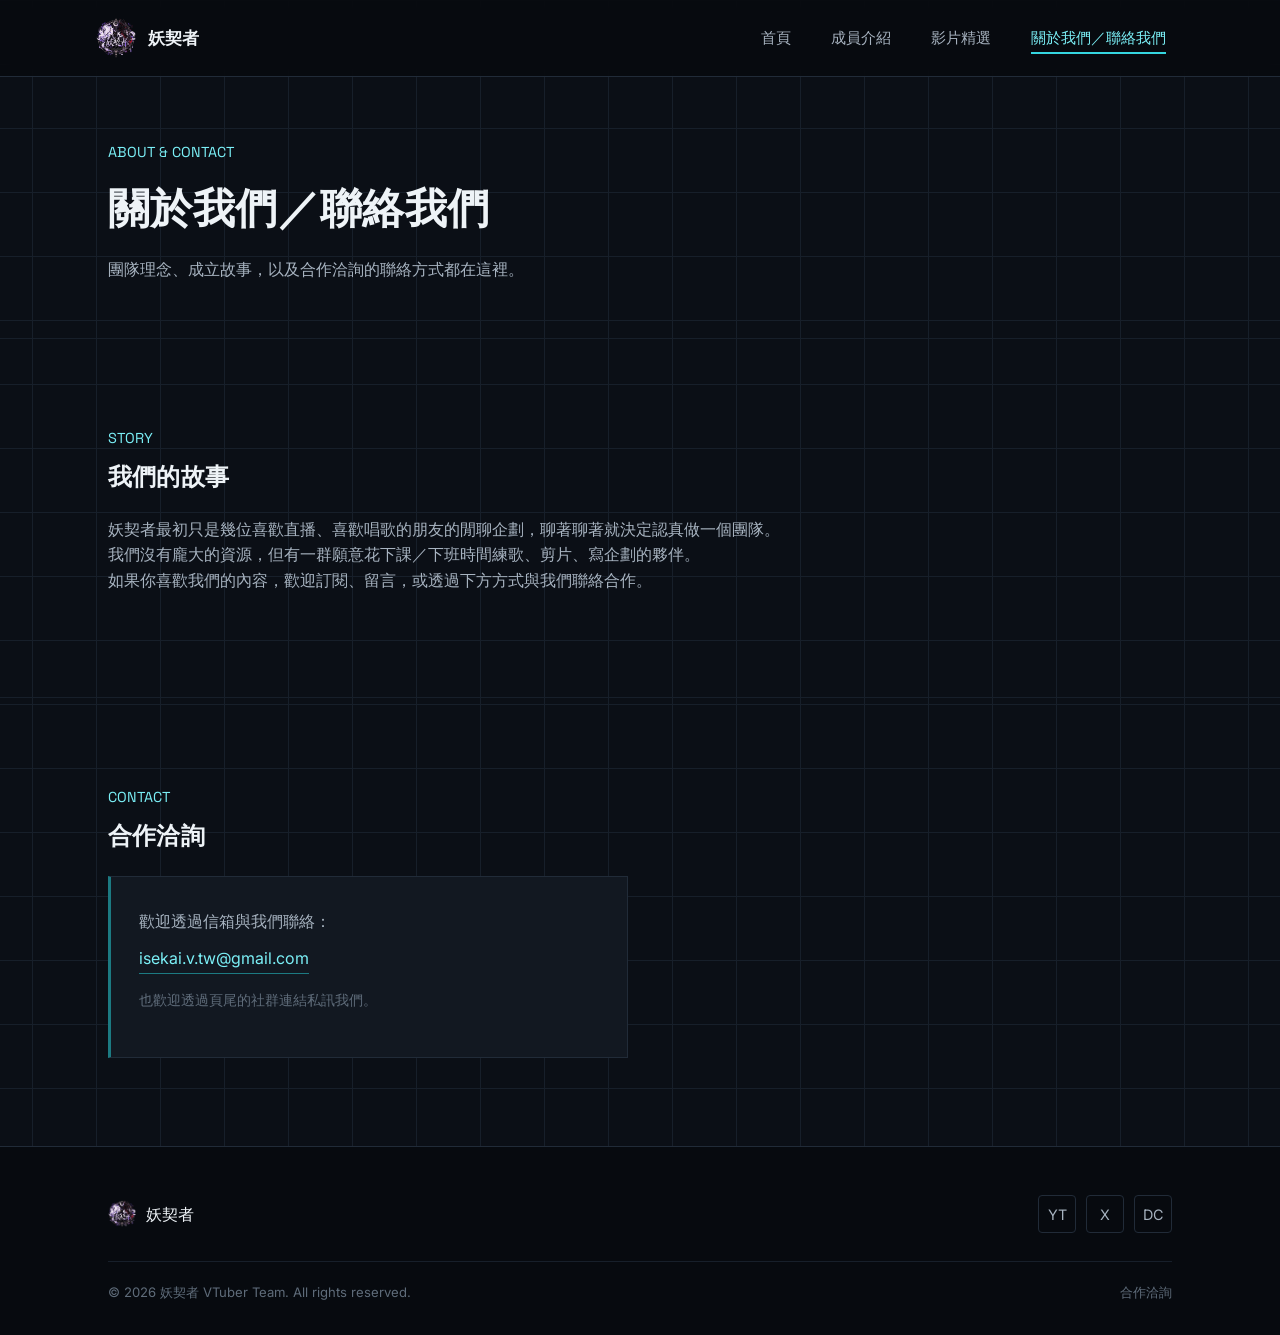
==== commit be0249ea: "Add files via upload" ====
--- a/about.html
+++ b/about.html
@@ -173,7 +173,7 @@
     return 'mailto:' + encodeURIComponent(email).replace(/%40/g, '@');
   }
 
-  fetch('content.json')
+  fetch('content.json', { cache: 'no-cache' })
     .then(res => res.json())
     .then(data => {
       const page = data.aboutPage || {};
--- a/style.css
+++ b/style.css
@@ -342,8 +342,15 @@
 
 .member-grid {
   display: grid;
-  grid-template-columns: repeat(auto-fill, minmax(200px, 1fr));
+  grid-template-columns: repeat(auto-fill, minmax(160px, 1fr));
   gap: 24px 16px;
+}
+
+/* 桌面版（>780px）固定 4 欄，不隨視窗寬度增減欄數，維持排版一致 */
+@media (min-width: 781px) {
+  .member-grid {
+    grid-template-columns: repeat(4, 1fr);
+  }
 }
 
 .member-card {
